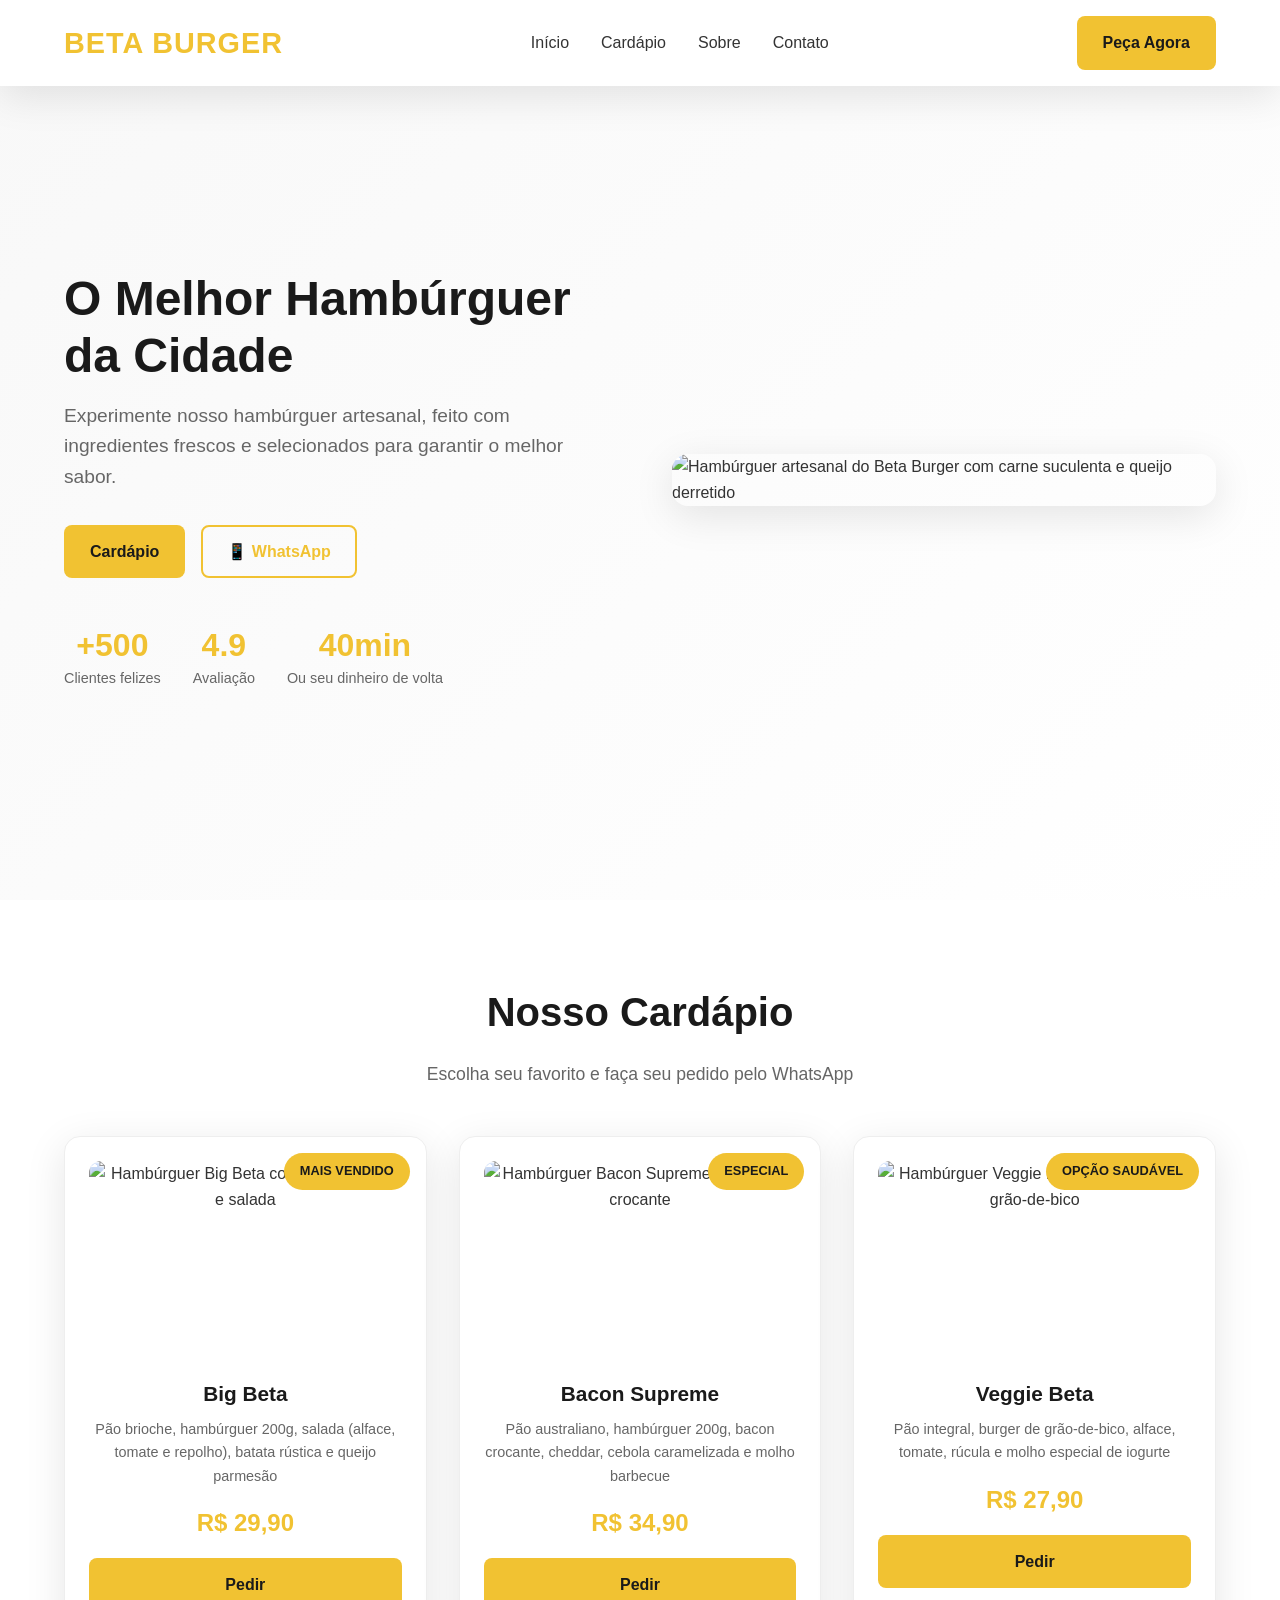
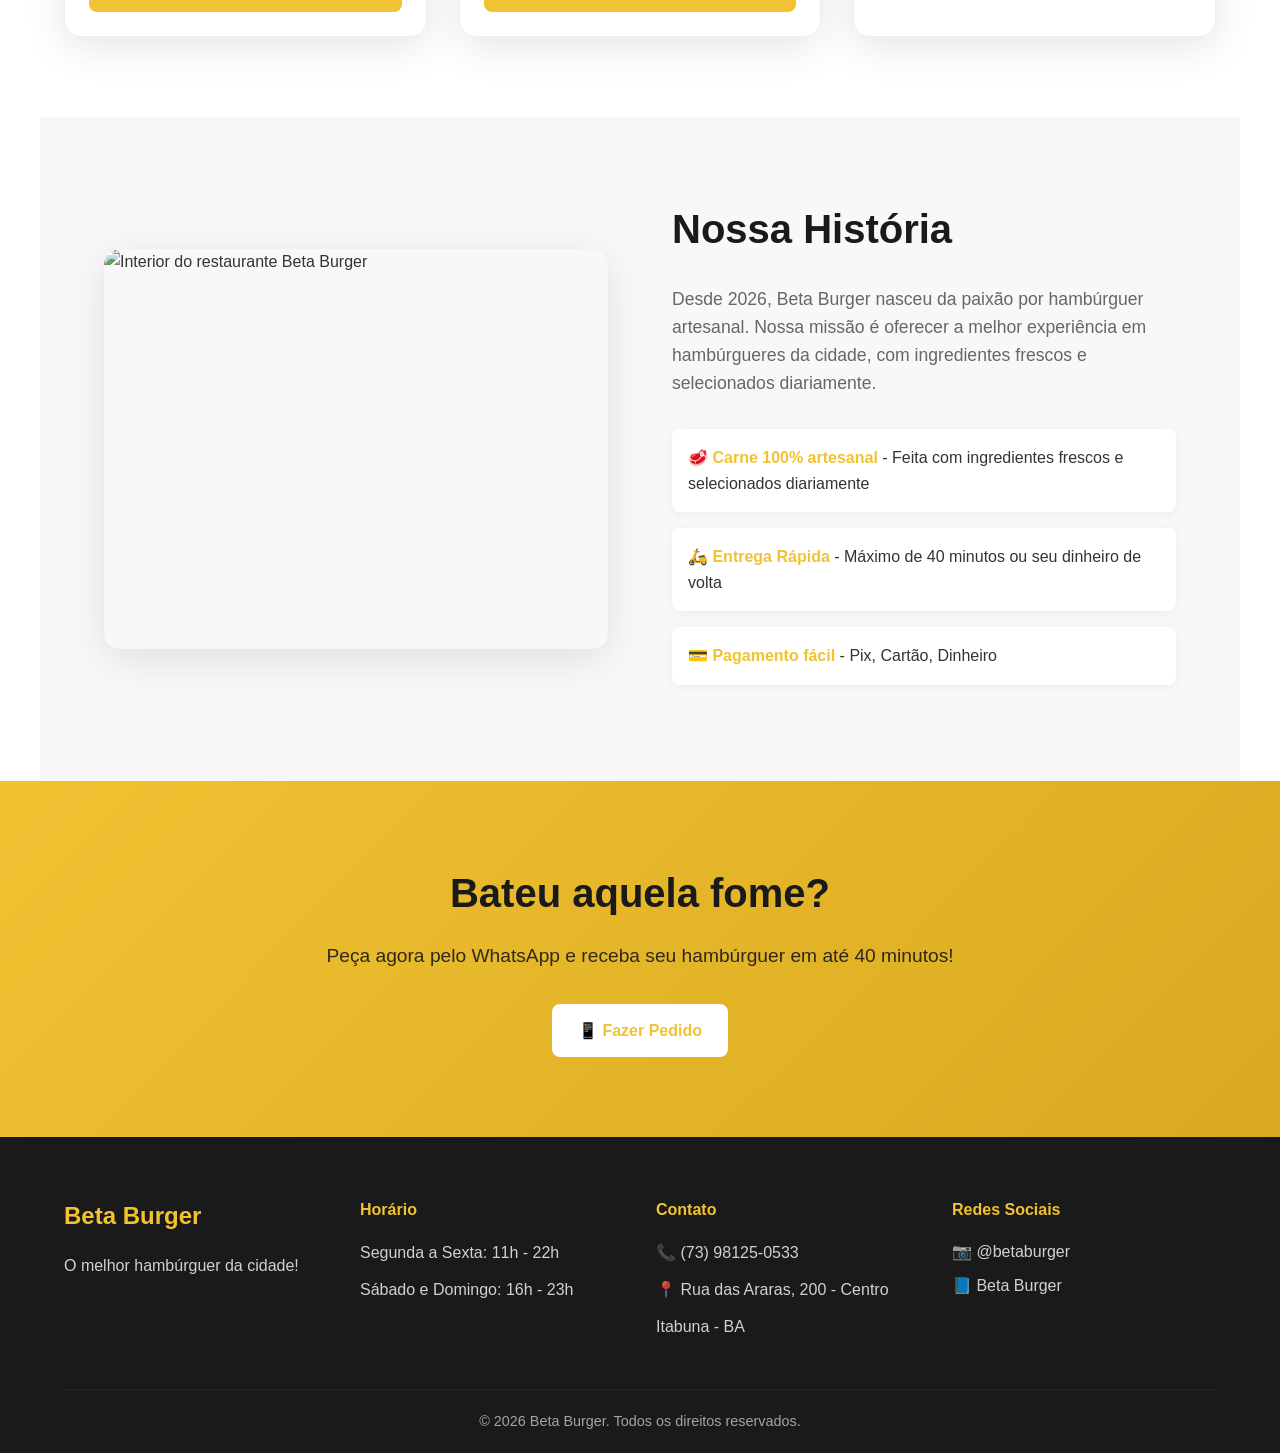
==== index.html @ 92a59113 "Add files via upload" ====
<!DOCTYPE html>
<html lang="pt-br">

<head>
    <meta charset="UTF-8">
    <meta name="viewport" content="width=device-width, initial-scale=1.0">
    <link rel="stylesheet" href="styles.css">
    <title>Beta Burger - Melhor Hambúrguer da Cidade</title>
</head>

<body>
    <header>
        <a href="#" class="logo">Beta Burger</a>
        <nav>
            <a href="#home">Início</a>
            <a href="#cardapio">Cardápio</a>
            <a href="#sobre">Sobre</a>
            <a href="#contato">Contato</a>
        </nav>
        <a href="#cardapio" class="btn">Peça Agora</a>
    </header>

    <section id="home" class="hero-wrapper">
        <article class="hero">
            <div class="hero-content">
                <h1>O Melhor Hambúrguer da Cidade</h1>
                <p>Experimente nosso hambúrguer artesanal, feito com ingredientes frescos e selecionados para garantir o melhor sabor.</p>
                <div class="hero-buttons">
                    <a href="#cardapio" class="btn">Cardápio</a>
                    <a href="https://wa.me/5573981250533" class="btn btn-outline" target="_blank">📱 WhatsApp</a>
                </div>
                <ul class="hero-stats">
                    <li>
                        <strong>+500</strong>
                        <span>Clientes felizes</span>
                    </li>
                    <li>
                        <strong>4.9</strong>
                        <span>Avaliação</span>
                    </li>
                    <li>
                        <strong>40min</strong>
                        <span>Ou seu dinheiro de volta</span>
                    </li>
                </ul>
            </div>
            <img src="https://images.unsplash.com/photo-1568901346375-23c9450c58cd?ixlib=rb-4.0.3&ixid=M3wxMjA3fDB8MHxwaG90by1wYWdlfHx8fGVufDB8fHx8fA%3D%3D&auto=format&fit=crop&w=1200&q=80" 
                 alt="Hambúrguer artesanal do Beta Burger com carne suculenta e queijo derretido">
        </article>
    </section>

    <section id="cardapio" class="cardapio">
        <h2>Nosso Cardápio</h2>
        <p>Escolha seu favorito e faça seu pedido pelo WhatsApp</p>

        <ul class="menu-grid">
            <li class="menu-item">
                <img src="https://images.unsplash.com/photo-1550317138-10000687a72b?ixlib=rb-4.0.3&auto=format&fit=crop&w=800&q=80" 
                     alt="Hambúrguer Big Beta com carne, queijo e salada">
                <span class="badge">Mais vendido</span>
                <h3>Big Beta</h3>
                <p>Pão brioche, hambúrguer 200g, salada (alface, tomate e repolho), batata rústica e queijo parmesão</p>
                <strong>R$ 29,90</strong>
                <a href="https://wa.me/5573981250533" class="btn" target="_blank">Pedir</a>
            </li>

            <li class="menu-item">
                <img src="https://images.unsplash.com/photo-1594212699903-ec8a3eca50f5?ixlib=rb-4.0.3&auto=format&fit=crop&w=800&q=80" 
                     alt="Hambúrguer Bacon Supreme com bacon crocante">
                <span class="badge">Especial</span>
                <h3>Bacon Supreme</h3>
                <p>Pão australiano, hambúrguer 200g, bacon crocante, cheddar, cebola caramelizada e molho barbecue</p>
                <strong>R$ 34,90</strong>
                <a href="https://wa.me/5573981250533" class="btn" target="_blank">Pedir</a>
            </li>

            <li class="menu-item">
                <img src="https://images.unsplash.com/photo-1525059696034-4967a8e1dca2?ixlib=rb-4.0.3&auto=format&fit=crop&w=800&q=80" 
                     alt="Hambúrguer Veggie Beta com burger de grão-de-bico">
                <span class="badge">Opção saudável</span>
                <h3>Veggie Beta</h3>
                <p>Pão integral, burger de grão-de-bico, alface, tomate, rúcula e molho especial de iogurte</p>
                <strong>R$ 27,90</strong>
                <a href="https://wa.me/5573981250533" class="btn" target="_blank">Pedir</a>
            </li>
        </ul>
    </section>

    <section id="sobre" class="sobre">
        <img src="https://images.unsplash.com/photo-1555396273-367ea4eb4db5?ixlib=rb-4.0.3&auto=format&fit=crop&w=800&q=80" 
             alt="Interior do restaurante Beta Burger">
        <article class="sobre-content">
            <h2>Nossa História</h2>
            <p>Desde 2026, Beta Burger nasceu da paixão por hambúrguer artesanal. Nossa missão é oferecer a melhor experiência em hambúrgueres da cidade, com ingredientes frescos e selecionados diariamente.</p>
            <ul class="sobre-info">
                <li>
                    <strong>🥩 Carne 100% artesanal</strong> - Feita com ingredientes frescos e selecionados diariamente
                </li>
                <li>
                    <strong>🛵 Entrega Rápida</strong> - Máximo de 40 minutos ou seu dinheiro de volta
                </li>
                <li>
                    <strong>💳 Pagamento fácil</strong> - Pix, Cartão, Dinheiro
                </li>
            </ul>
        </article>
    </section>

    <section id="cta" class="cta">
        <h2>Bateu aquela fome?</h2>
        <p>Peça agora pelo WhatsApp e receba seu hambúrguer em até 40 minutos!</p>
        <a href="https://wa.me/5573981250533" class="btn btn-light" target="_blank">📱 Fazer Pedido</a>
    </section>

    <footer id="contato">
        <div class="footer-content">
            <section class="footer-section">
                <h3>Beta Burger</h3>
                <p>O melhor hambúrguer da cidade!</p>
            </section>

            <section class="footer-section">
                <h4>Horário</h4>
                <p>Segunda a Sexta: 11h - 22h</p>
                <p>Sábado e Domingo: 16h - 23h</p>
            </section>

            <section class="footer-section">
                <h4>Contato</h4>
                <p>📞 (73) 98125-0533</p>
                <p>📍 Rua das Araras, 200 - Centro</p>
                <p>Itabuna - BA</p>
            </section>

            <section class="footer-section">
                <h4>Redes Sociais</h4>
                <div class="social-links">
                    <a href="https://instagram.com/betaburger" target="_blank" class="social-link">📷 @betaburger</a>
                    <a href="https://facebook.com/betaburger" target="_blank" class="social-link">📘 Beta Burger</a>
                </div>
            </section>
        </div>
        
        <div class="footer-bottom">
            <p>© 2026 Beta Burger. Todos os direitos reservados.</p>
        </div>
    </footer>
</body>
</html>
---- styles.css ----
* {
    margin: 0;
    padding: 0;
    box-sizing: border-box;
}

:root {
    --primary: #f1c232;
    --primary-dark: #d9a920;
    --dark: #1a1a1a;
    --gray: #744700;
    --light-gray: #f8f8f8;
    --light: #ffffff;
    --text: #333333;
    --radius: 16px;
    --shadow: 0 10px 40px rgba(0, 0, 0, 0.1);
    --transition: all 0.3s ease;
}

html {
    scroll-behavior: smooth;
}

body {
    font-family: 'Segoe UI', Arial, Helvetica, sans-serif;
    line-height: 1.6;
    color: var(--text);
}

a {
    text-decoration: none;
    color: inherit;
}

img {
    max-width: 100%;
    display: block;
    height: auto;
}

ul {
    list-style: none;
}

/* Header */
header {
    display: flex;
    justify-content: space-between;
    align-items: center;
    padding: 1rem 5%;
    background: var(--light);
    box-shadow: var(--shadow);
    position: fixed;
    top: 0;
    left: 0;
    right: 0;
    z-index: 1000;
}

.logo {
    font-size: 1.8rem;
    font-weight: bold;
    color: var(--primary);
    text-transform: uppercase;
    letter-spacing: 1px;
}

nav {
    display: flex;
    gap: 2rem;
    align-items: center;
}

nav a {
    font-weight: 500;
    transition: var(--transition);
    position: relative;
}

nav a:hover {
    color: var(--primary);
}

nav a::after {
    content: '';
    position: absolute;
    bottom: -5px;
    left: 0;
    width: 0;
    height: 2px;
    background: var(--primary);
    transition: var(--transition);
}

nav a:hover::after {
    width: 100%;
}

/* Buttons */
.btn {
    background: var(--primary);
    display: inline-block;
    padding: 12px 24px;
    color: var(--dark);
    border-radius: 8px;
    font-weight: 600;
    transition: var(--transition);
    cursor: pointer;
    border: 2px solid transparent;
    text-align: center;
}

.btn:hover {
    background: var(--primary-dark);
    transform: translateY(-2px);
    box-shadow: 0 5px 15px rgba(241, 194, 50, 0.3);
}

.btn-outline {
    background: transparent;
    border: 2px solid var(--primary);
    color: var(--primary);
}

.btn-outline:hover {
    background: var(--primary);
    color: var(--dark);
}

.btn-light {
    background: var(--light);
    color: var(--primary);
    border: 2px solid var(--light);
}

.btn-light:hover {
    background: transparent;
    color: var(--light);
    border-color: var(--light);
}

/* Hero Section */
.hero-wrapper {
    padding: 120px 5% 60px;
    background: linear-gradient(135deg, var(--light-gray) 0%, var(--light) 100%);
    min-height: 100vh;
    display: flex;
    align-items: center;
}

.hero {
    display: grid;
    grid-template-columns: 1fr 1fr;
    gap: 4rem;
    align-items: center;
    max-width: 1200px;
    margin: 0 auto;
}

.hero h1 {
    font-size: 3rem;
    line-height: 1.2;
    margin-bottom: 1rem;
    color: var(--dark);
}

.hero p {
    font-size: 1.2rem;
    color: #666;
    margin-bottom: 2rem;
}

.hero-buttons {
    display: flex;
    gap: 1rem;
    margin-bottom: 3rem;
}

.hero-stats {
    display: flex;
    gap: 2rem;
}

.hero-stats li {
    text-align: center;
}

.hero-stats strong {
    display: block;
    font-size: 2rem;
    color: var(--primary);
    line-height: 1.2;
}

.hero-stats span {
    color: #666;
    font-size: 0.9rem;
}

.hero img {
    border-radius: var(--radius);
    box-shadow: var(--shadow);
    transition: var(--transition);
}

.hero img:hover {
    transform: scale(1.02);
}

/* Cardápio */
.cardapio {
    padding: 80px 5%;
    text-align: center;
    background: var(--light);
}

.cardapio h2 {
    font-size: 2.5rem;
    margin-bottom: 1rem;
    color: var(--dark);
}

.cardapio > p {
    color: #666;
    margin-bottom: 3rem;
    font-size: 1.1rem;
}

.menu-grid {
    display: grid;
    grid-template-columns: repeat(auto-fit, minmax(300px, 1fr));
    gap: 2rem;
    max-width: 1200px;
    margin: 0 auto;
}

.menu-item {
    background: var(--light);
    border-radius: var(--radius);
    padding: 1.5rem;
    box-shadow: var(--shadow);
    transition: var(--transition);
    position: relative;
    border: 1px solid #eee;
}

.menu-item:hover {
    transform: translateY(-10px);
    box-shadow: 0 20px 40px rgba(0, 0, 0, 0.15);
}

.menu-item img {
    width: 100%;
    height: 200px;
    object-fit: cover;
    border-radius: calc(var(--radius) - 4px);
    margin-bottom: 1rem;
}

.badge {
    position: absolute;
    top: 1rem;
    right: 1rem;
    background: var(--primary);
    color: var(--dark);
    padding: 0.5rem 1rem;
    border-radius: 20px;
    font-size: 0.8rem;
    font-weight: 600;
    text-transform: uppercase;
}

.menu-item h3 {
    font-size: 1.3rem;
    margin-bottom: 0.5rem;
    color: var(--dark);
}

.menu-item p {
    color: #666;
    margin-bottom: 1rem;
    font-size: 0.9rem;
}

.menu-item strong {
    display: block;
    font-size: 1.5rem;
    color: var(--primary);
    margin-bottom: 1rem;
}

.menu-item .btn {
    width: 100%;
}

/* Sobre */
.sobre {
    padding: 80px 5%;
    background: var(--light-gray);
    display: grid;
    grid-template-columns: 1fr 1fr;
    gap: 4rem;
    align-items: center;
    max-width: 1200px;
    margin: 0 auto;
}

.sobre img {
    border-radius: var(--radius);
    box-shadow: var(--shadow);
    width: 100%;
    height: 400px;
    object-fit: cover;
}

.sobre h2 {
    font-size: 2.5rem;
    margin-bottom: 1.5rem;
    color: var(--dark);
}

.sobre p {
    color: #666;
    margin-bottom: 2rem;
    font-size: 1.1rem;
}

.sobre-info li {
    margin-bottom: 1rem;
    padding: 1rem;
    background: var(--light);
    border-radius: 8px;
    box-shadow: 0 2px 10px rgba(0, 0, 0, 0.05);
    transition: var(--transition);
}

.sobre-info li:hover {
    transform: translateX(10px);
    box-shadow: 0 5px 15px rgba(0, 0, 0, 0.1);
}

.sobre-info strong {
    color: var(--primary);
}

/* CTA */
.cta {
    padding: 80px 5%;
    text-align: center;
    background: linear-gradient(135deg, var(--primary) 0%, var(--primary-dark) 100%);
    color: var(--dark);
}

.cta h2 {
    font-size: 2.5rem;
    margin-bottom: 1rem;
}

.cta p {
    font-size: 1.2rem;
    margin-bottom: 2rem;
    opacity: 0.9;
}

/* Footer */
footer {
    background: var(--dark);
    color: var(--light);
    padding: 60px 5% 20px;
}

.footer-content {
    display: grid;
    grid-template-columns: repeat(auto-fit, minmax(200px, 1fr));
    gap: 2rem;
    max-width: 1200px;
    margin: 0 auto 40px;
}

.footer-section h3,
.footer-section h4 {
    color: var(--primary);
    margin-bottom: 1rem;
}

.footer-section h3 {
    font-size: 1.5rem;
}

.footer-section p {
    margin-bottom: 0.5rem;
    opacity: 0.8;
    line-height: 1.8;
}

.social-links {
    display: flex;
    flex-direction: column;
    gap: 0.5rem;
}

.social-link {
    color: var(--light);
    opacity: 0.8;
    transition: var(--transition);
}

.social-link:hover {
    opacity: 1;
    color: var(--primary);
    transform: translateX(5px);
}

.footer-bottom {
    text-align: center;
    padding-top: 20px;
    border-top: 1px solid rgba(255, 255, 255, 0.1);
    opacity: 0.6;
    font-size: 0.9rem;
}

/* Responsividade */
@media (max-width: 768px) {
    header {
        flex-direction: column;
        gap: 1rem;
        padding: 1rem;
    }

    nav {
        flex-wrap: wrap;
        justify-content: center;
        gap: 1rem;
    }

    .hero {
        grid-template-columns: 1fr;
        text-align: center;
        gap: 2rem;
    }

    .hero h1 {
        font-size: 2rem;
    }

    .hero-buttons {
        justify-content: center;
    }

    .hero-stats {
        justify-content: center;
        flex-wrap: wrap;
    }

    .sobre {
        grid-template-columns: 1fr;
        text-align: center;
    }

    .footer-content {
        grid-template-columns: 1fr;
        text-align: center;
    }

    .social-links {
        align-items: center;
    }
}

@media (max-width: 480px) {
    .hero-buttons {
        flex-direction: column;
    }

    .menu-grid {
        grid-template-columns: 1fr;
    }
}
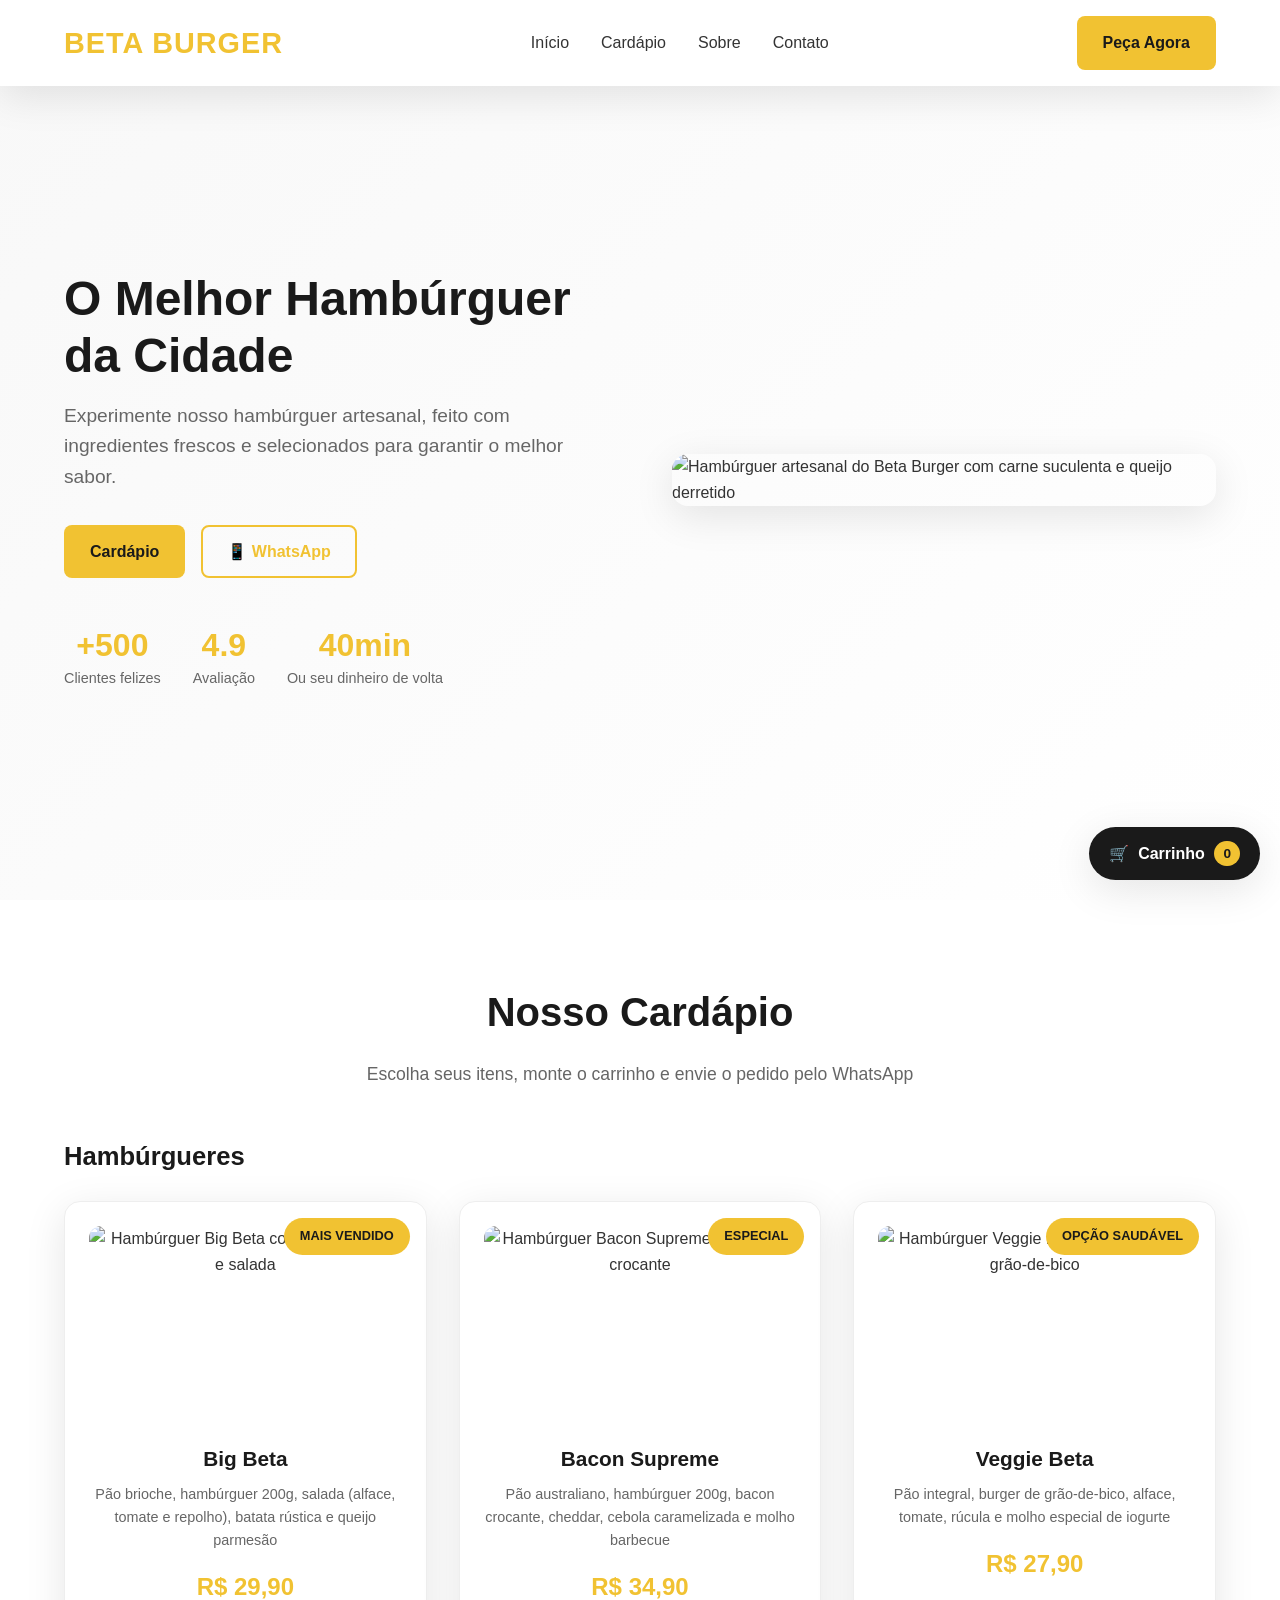
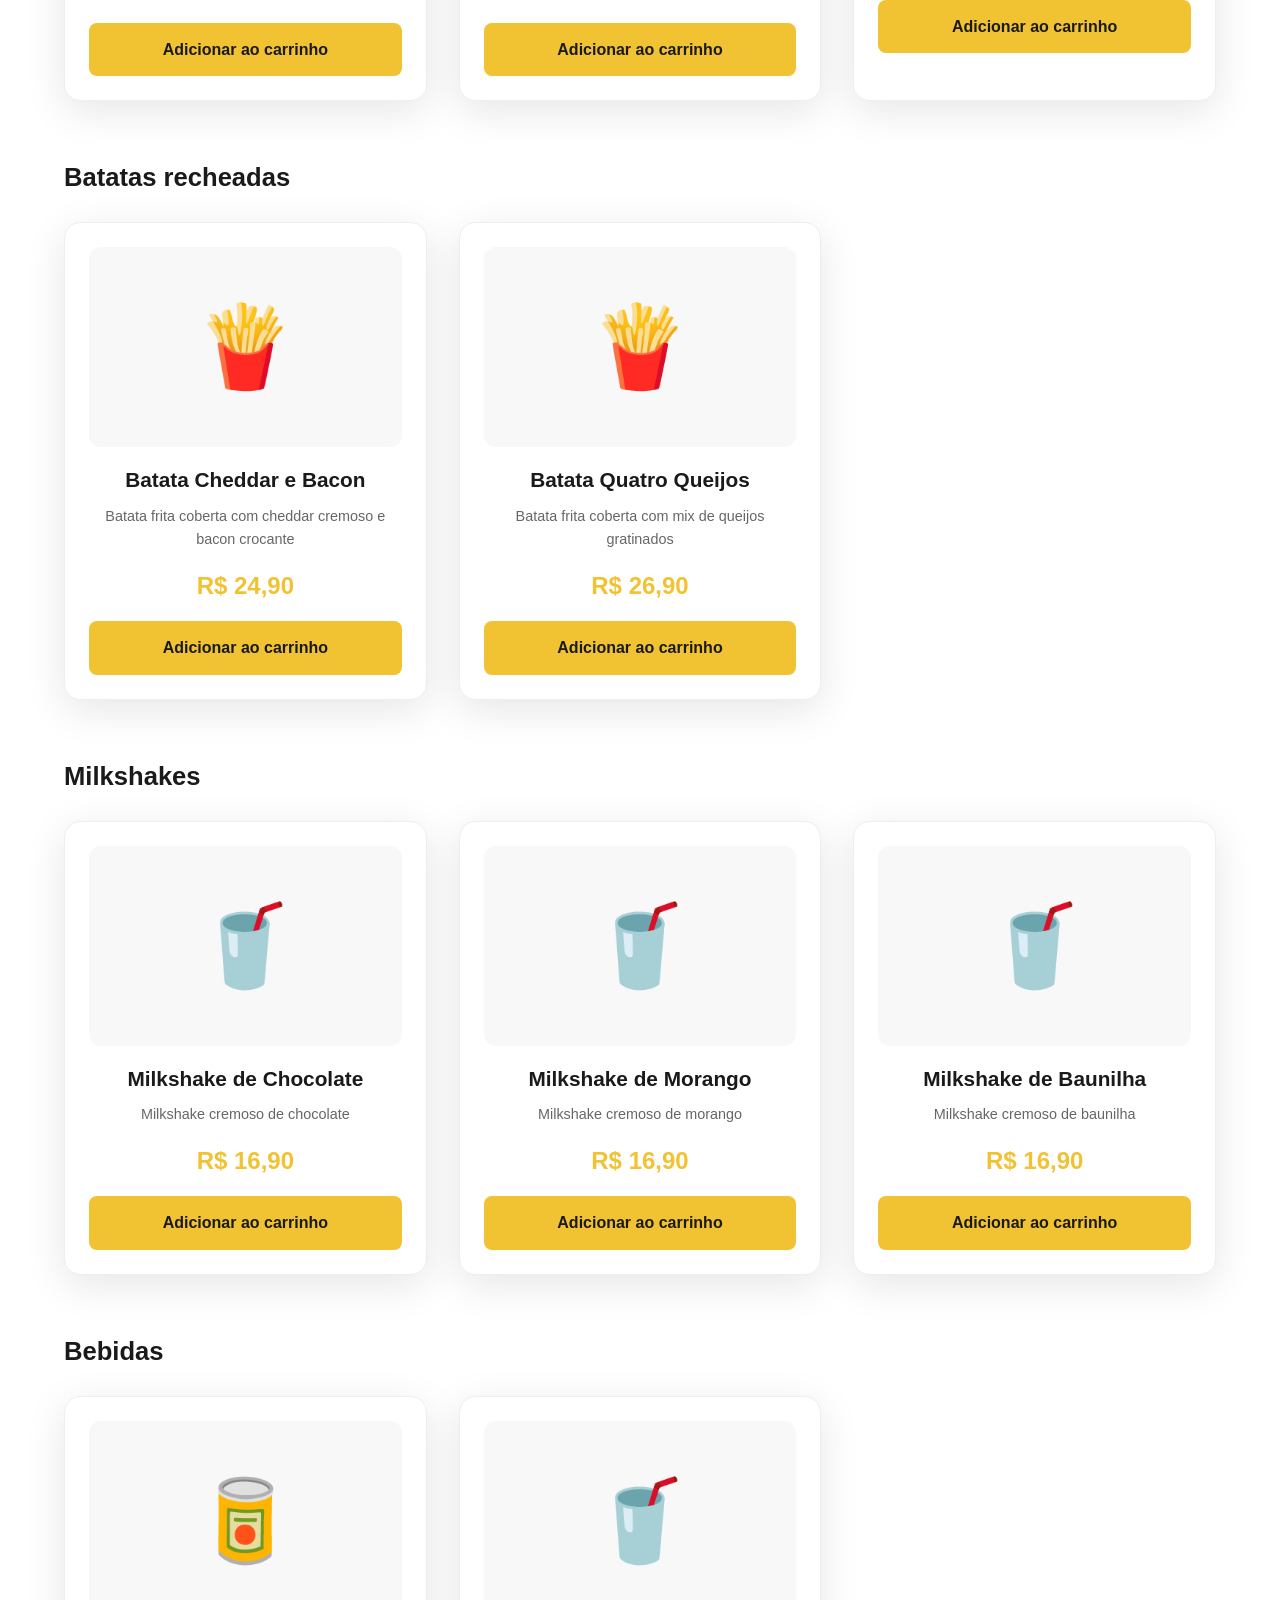
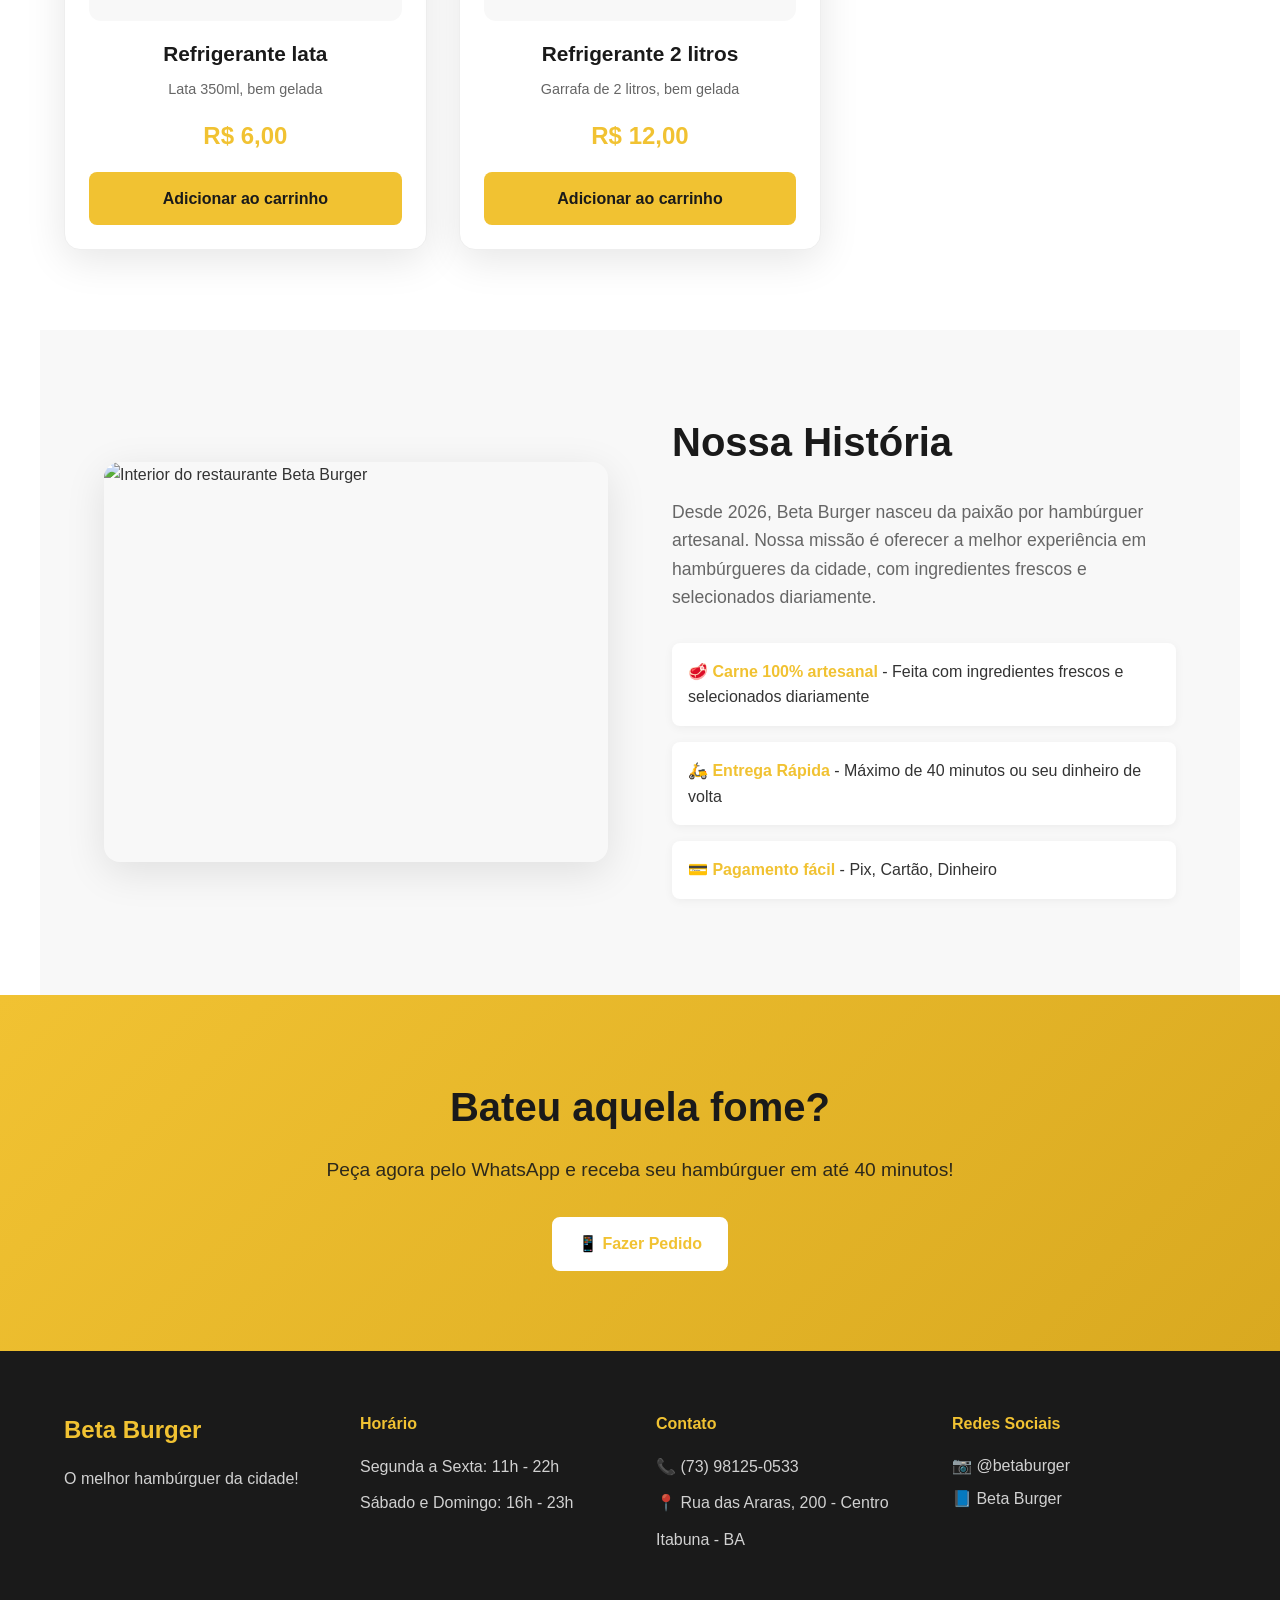
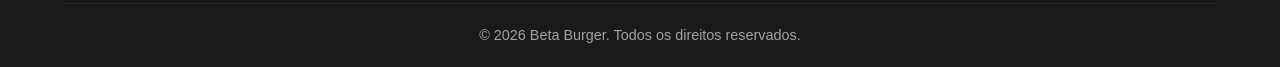
==== commit f8a18702: "Add files via upload foram adiciona as funçoes de chapeiro, e controle de pedidos" ====
--- a/index.html
+++ b/index.html
@@ -5,6 +5,7 @@
     <meta charset="UTF-8">
     <meta name="viewport" content="width=device-width, initial-scale=1.0">
     <link rel="stylesheet" href="styles.css">
+    <script src="script.js" defer></script>
     <title>Beta Burger - Melhor Hambúrguer da Cidade</title>
 </head>
 
@@ -51,8 +52,9 @@
 
     <section id="cardapio" class="cardapio">
         <h2>Nosso Cardápio</h2>
-        <p>Escolha seu favorito e faça seu pedido pelo WhatsApp</p>
-
+        <p>Escolha seus itens, monte o carrinho e envie o pedido pelo WhatsApp</p>
+
+        <h3 class="categoria">Hambúrgueres</h3>
         <ul class="menu-grid">
             <li class="menu-item">
                 <img src="https://images.unsplash.com/photo-1550317138-10000687a72b?ixlib=rb-4.0.3&auto=format&fit=crop&w=800&q=80" 
@@ -61,7 +63,7 @@
                 <h3>Big Beta</h3>
                 <p>Pão brioche, hambúrguer 200g, salada (alface, tomate e repolho), batata rústica e queijo parmesão</p>
                 <strong>R$ 29,90</strong>
-                <a href="https://wa.me/5573981250533" class="btn" target="_blank">Pedir</a>
+                <button type="button" class="btn add-btn" data-id="big-beta" data-name="Big Beta" data-price="29.90">Adicionar ao carrinho</button>
             </li>
 
             <li class="menu-item">
@@ -71,7 +73,7 @@
                 <h3>Bacon Supreme</h3>
                 <p>Pão australiano, hambúrguer 200g, bacon crocante, cheddar, cebola caramelizada e molho barbecue</p>
                 <strong>R$ 34,90</strong>
-                <a href="https://wa.me/5573981250533" class="btn" target="_blank">Pedir</a>
+                <button type="button" class="btn add-btn" data-id="bacon-supreme" data-name="Bacon Supreme" data-price="34.90">Adicionar ao carrinho</button>
             </li>
 
             <li class="menu-item">
@@ -81,7 +83,72 @@
                 <h3>Veggie Beta</h3>
                 <p>Pão integral, burger de grão-de-bico, alface, tomate, rúcula e molho especial de iogurte</p>
                 <strong>R$ 27,90</strong>
-                <a href="https://wa.me/5573981250533" class="btn" target="_blank">Pedir</a>
+                <button type="button" class="btn add-btn" data-id="veggie-beta" data-name="Veggie Beta" data-price="27.90">Adicionar ao carrinho</button>
+            </li>
+        </ul>
+
+        <h3 class="categoria">Batatas recheadas</h3>
+        <ul class="menu-grid">
+            <li class="menu-item">
+                <div class="menu-emoji" aria-hidden="true">🍟</div>
+                <h3>Batata Cheddar e Bacon</h3>
+                <p>Batata frita coberta com cheddar cremoso e bacon crocante</p>
+                <strong>R$ 24,90</strong>
+                <button type="button" class="btn add-btn" data-id="batata-cheddar-e-bacon" data-name="Batata Cheddar e Bacon" data-price="24.90">Adicionar ao carrinho</button>
+            </li>
+
+            <li class="menu-item">
+                <div class="menu-emoji" aria-hidden="true">🍟</div>
+                <h3>Batata Quatro Queijos</h3>
+                <p>Batata frita coberta com mix de queijos gratinados</p>
+                <strong>R$ 26,90</strong>
+                <button type="button" class="btn add-btn" data-id="batata-quatro-queijos" data-name="Batata Quatro Queijos" data-price="26.90">Adicionar ao carrinho</button>
+            </li>
+        </ul>
+
+        <h3 class="categoria">Milkshakes</h3>
+        <ul class="menu-grid">
+            <li class="menu-item">
+                <div class="menu-emoji" aria-hidden="true">🥤</div>
+                <h3>Milkshake de Chocolate</h3>
+                <p>Milkshake cremoso de chocolate</p>
+                <strong>R$ 16,90</strong>
+                <button type="button" class="btn add-btn" data-id="milkshake-de-chocolate" data-name="Milkshake de Chocolate" data-price="16.90">Adicionar ao carrinho</button>
+            </li>
+
+            <li class="menu-item">
+                <div class="menu-emoji" aria-hidden="true">🥤</div>
+                <h3>Milkshake de Morango</h3>
+                <p>Milkshake cremoso de morango</p>
+                <strong>R$ 16,90</strong>
+                <button type="button" class="btn add-btn" data-id="milkshake-de-morango" data-name="Milkshake de Morango" data-price="16.90">Adicionar ao carrinho</button>
+            </li>
+
+            <li class="menu-item">
+                <div class="menu-emoji" aria-hidden="true">🥤</div>
+                <h3>Milkshake de Baunilha</h3>
+                <p>Milkshake cremoso de baunilha</p>
+                <strong>R$ 16,90</strong>
+                <button type="button" class="btn add-btn" data-id="milkshake-de-baunilha" data-name="Milkshake de Baunilha" data-price="16.90">Adicionar ao carrinho</button>
+            </li>
+        </ul>
+
+        <h3 class="categoria">Bebidas</h3>
+        <ul class="menu-grid">
+            <li class="menu-item">
+                <div class="menu-emoji" aria-hidden="true">🥫</div>
+                <h3>Refrigerante lata</h3>
+                <p>Lata 350ml, bem gelada</p>
+                <strong>R$ 6,00</strong>
+                <button type="button" class="btn add-btn" data-id="refrigerante-lata" data-name="Refrigerante lata" data-price="6.00">Adicionar ao carrinho</button>
+            </li>
+
+            <li class="menu-item">
+                <div class="menu-emoji" aria-hidden="true">🥤</div>
+                <h3>Refrigerante 2 litros</h3>
+                <p>Garrafa de 2 litros, bem gelada</p>
+                <strong>R$ 12,00</strong>
+                <button type="button" class="btn add-btn" data-id="refrigerante-2-litros" data-name="Refrigerante 2 litros" data-price="12.00">Adicionar ao carrinho</button>
             </li>
         </ul>
     </section>
@@ -145,5 +212,40 @@
             <p>© 2026 Beta Burger. Todos os direitos reservados.</p>
         </div>
     </footer>
+
+    <button type="button" id="carrinho-abrir" class="carrinho-fab" aria-label="Abrir carrinho">
+        <span aria-hidden="true">🛒</span> Carrinho <span id="carrinho-contagem" class="carrinho-contagem" aria-live="polite">0</span>
+    </button>
+    <div id="carrinho-overlay" class="carrinho-overlay"></div>
+    <aside id="carrinho" class="carrinho" role="dialog" aria-modal="true" aria-labelledby="carrinho-titulo">
+        <div class="carrinho-topo">
+            <h2 id="carrinho-titulo">Seu pedido</h2>
+            <button type="button" id="carrinho-fechar" aria-label="Fechar carrinho">✕</button>
+        </div>
+        <ul id="carrinho-itens" class="carrinho-itens"></ul>
+        <p id="carrinho-vazio" class="carrinho-vazio">Seu carrinho está vazio. Escolha um item no cardápio.</p>
+        <form id="carrinho-rodape" class="carrinho-rodape">
+            <label>Nome<input name="nome" required minlength="2" maxlength="80" autocomplete="name"></label>
+            <label>WhatsApp<input name="telefone" type="tel" inputmode="tel" required minlength="10" maxlength="20" autocomplete="tel" placeholder="(73) 99999-9999"></label>
+            <fieldset class="carrinho-tipo">
+                <legend>Como quer receber</legend>
+                <label><input type="radio" name="tipo" value="entrega" checked> Entrega</label>
+                <label><input type="radio" name="tipo" value="retirada"> Retirada</label>
+            </fieldset>
+            <label id="campo-endereco">Endereço<input id="carrinho-endereco" name="endereco" required maxlength="200" autocomplete="street-address" placeholder="Rua, número, bairro"></label>
+            <label>Pagamento<select name="pagamento"><option value="pix">Pix</option><option value="cartao">Cartão</option><option value="dinheiro">Dinheiro</option></select></label>
+            <label>Observações (opcional)<textarea name="obs" rows="2" maxlength="300" placeholder="Ex.: sem cebola, troco para R$ 50"></textarea></label>
+            <p class="carrinho-total"><span>Total</span> <strong id="carrinho-total">R$ 0,00</strong></p>
+            <p id="carrinho-erro" class="carrinho-erro" role="alert"></p>
+            <button type="submit" id="carrinho-enviar" class="btn">Fazer pedido</button>
+            <button type="button" id="carrinho-limpar" class="carrinho-limpar">Limpar carrinho</button>
+        </form>
+        <div id="carrinho-sucesso" class="carrinho-sucesso" hidden>
+            <h3>Pedido recebido</h3>
+            <p id="carrinho-numero" class="carrinho-numero"></p>
+            <p>A cozinha já foi avisada. Guarde este número.</p>
+            <button type="button" id="carrinho-sucesso-fechar" class="btn">Fechar</button>
+        </div>
+    </aside>
 </body>
 </html>
--- a/styles.css
+++ b/styles.css
@@ -475,4 +475,258 @@
     .menu-grid {
         grid-template-columns: 1fr;
     }
-}+}
+
+/* ===== Categorias do cardápio ===== */
+.menu-grid {
+    grid-template-columns: repeat(auto-fill, minmax(min(300px, 100%), 1fr));
+}
+
+.categoria {
+    max-width: 1200px;
+    margin: 3.5rem auto 1.5rem;
+    text-align: left;
+    font-size: 1.6rem;
+    color: var(--dark);
+}
+
+.cardapio > p + .categoria {
+    margin-top: 0;
+}
+
+.menu-emoji {
+    height: 200px;
+    display: flex;
+    align-items: center;
+    justify-content: center;
+    font-size: 5rem;
+    background: var(--light-gray);
+    border-radius: calc(var(--radius) - 4px);
+    margin-bottom: 1rem;
+}
+
+button.btn {
+    font: inherit;
+    font-weight: 600;
+}
+
+.btn:disabled {
+    opacity: 0.5;
+    cursor: not-allowed;
+    transform: none;
+    box-shadow: none;
+}
+
+.btn:focus-visible,
+.carrinho button:focus-visible,
+.carrinho-fab:focus-visible,
+.carrinho textarea:focus-visible {
+    outline: 3px solid var(--dark);
+    outline-offset: 2px;
+}
+
+/* ===== Carrinho ===== */
+.carrinho-fab {
+    position: fixed;
+    right: 1.25rem;
+    bottom: 1.25rem;
+    z-index: 1100;
+    display: flex;
+    align-items: center;
+    gap: 0.6rem;
+    padding: 0.85rem 1.25rem;
+    border: 0;
+    border-radius: 999px;
+    background: var(--dark);
+    color: var(--light);
+    font: inherit;
+    font-weight: 600;
+    cursor: pointer;
+    box-shadow: var(--shadow);
+}
+
+.carrinho-contagem {
+    min-width: 1.6rem;
+    height: 1.6rem;
+    padding: 0 0.4rem;
+    border-radius: 999px;
+    background: var(--primary);
+    color: var(--dark);
+    display: inline-flex;
+    align-items: center;
+    justify-content: center;
+    font-size: 0.85rem;
+}
+
+.carrinho-overlay {
+    position: fixed;
+    inset: 0;
+    z-index: 1200;
+    background: rgba(0, 0, 0, 0.5);
+    opacity: 0;
+    visibility: hidden;
+    transition: opacity 0.25s, visibility 0.25s;
+}
+
+.carrinho {
+    position: fixed;
+    top: 0;
+    right: 0;
+    bottom: 0;
+    z-index: 1300;
+    width: min(420px, 100%);
+    display: flex;
+    flex-direction: column;
+    background: var(--light);
+    transform: translateX(100%);
+    visibility: hidden;
+    transition: transform 0.3s ease, visibility 0.3s;
+}
+
+body.carrinho-aberto {
+    overflow: hidden;
+}
+
+body.carrinho-aberto .carrinho-overlay {
+    opacity: 1;
+    visibility: visible;
+}
+
+body.carrinho-aberto .carrinho {
+    transform: none;
+    visibility: visible;
+}
+
+.carrinho-topo {
+    display: flex;
+    justify-content: space-between;
+    align-items: center;
+    padding: 1.25rem 1.5rem;
+    border-bottom: 1px solid #eee;
+}
+
+.carrinho-topo h2 {
+    font-size: 1.4rem;
+    color: var(--dark);
+}
+
+.carrinho-topo button {
+    width: 2.5rem;
+    height: 2.5rem;
+    border: 0;
+    border-radius: 50%;
+    background: var(--light-gray);
+    font-size: 1.1rem;
+    cursor: pointer;
+}
+
+.carrinho-itens {
+    flex: 1;
+    overflow-y: auto;
+    padding: 0 1.5rem;
+}
+
+.carrinho-item {
+    display: grid;
+    grid-template-columns: 1fr auto;
+    gap: 0.5rem 1rem;
+    padding: 1rem 0;
+    border-bottom: 1px solid #eee;
+}
+
+.carrinho-item-nome,
+.carrinho-item-preco {
+    font-weight: 600;
+    color: var(--dark);
+}
+
+.carrinho-qtd {
+    display: flex;
+    align-items: center;
+    gap: 0.75rem;
+}
+
+.carrinho-qtd button {
+    width: 2.25rem;
+    height: 2.25rem;
+    border: 1px solid #ccc;
+    border-radius: 50%;
+    background: var(--light);
+    font-size: 1.2rem;
+    cursor: pointer;
+}
+
+.carrinho-vazio {
+    flex: 1;
+    padding: 2rem 1.5rem;
+    color: #666;
+}
+
+.carrinho-rodape {
+    display: grid;
+    gap: 0.75rem;
+    padding: 1rem 1.5rem 1.5rem;
+    border-top: 1px solid #eee;
+}
+
+.carrinho-rodape label {
+    font-size: 0.9rem;
+    font-weight: 600;
+    color: var(--dark);
+}
+
+.carrinho-rodape textarea {
+    width: 100%;
+    padding: 0.7rem;
+    border: 1px solid #ccc;
+    border-radius: 8px;
+    font: inherit;
+    resize: vertical;
+}
+
+.carrinho-total {
+    display: flex;
+    justify-content: space-between;
+    font-size: 1.2rem;
+}
+
+.carrinho-limpar {
+    border: 0;
+    background: none;
+    color: #666;
+    font: inherit;
+    text-decoration: underline;
+    cursor: pointer;
+}
+
+@media (prefers-reduced-motion: reduce) {
+    .carrinho,
+    .carrinho-overlay {
+        transition: none;
+    }
+}
+
+
+/* ===== Formulário do pedido ===== */
+.carrinho [hidden] { display: none !important; }
+.carrinho { overflow-y: auto; }
+.carrinho-itens { flex: none; max-height: 35vh; }
+.carrinho-rodape label { display: grid; gap: 0.25rem; }
+.carrinho-rodape input:not([type="radio"]),
+.carrinho-rodape select {
+    width: 100%;
+    padding: 0.7rem;
+    border: 1px solid #ccc;
+    border-radius: 8px;
+    font: inherit;
+    background: var(--light);
+}
+.carrinho-tipo { border: 0; display: flex; gap: 1.25rem; flex-wrap: wrap; }
+.carrinho-tipo legend { font-size: 0.9rem; font-weight: 600; color: var(--dark); margin-bottom: 0.4rem; }
+.carrinho-tipo label { display: inline-flex; gap: 0.4rem; align-items: center; font-weight: 500; }
+.carrinho-erro { color: #a32d2d; font-size: 0.9rem; }
+.carrinho-erro:empty { display: none; }
+.carrinho-sucesso { padding: 2rem 1.5rem; display: grid; gap: 1rem; }
+.carrinho-numero { font-size: 2rem; font-weight: 700; color: var(--dark); }
+.carrinho-rodape input:focus-visible,
+.carrinho-rodape select:focus-visible { outline: 3px solid var(--dark); outline-offset: 2px; }
